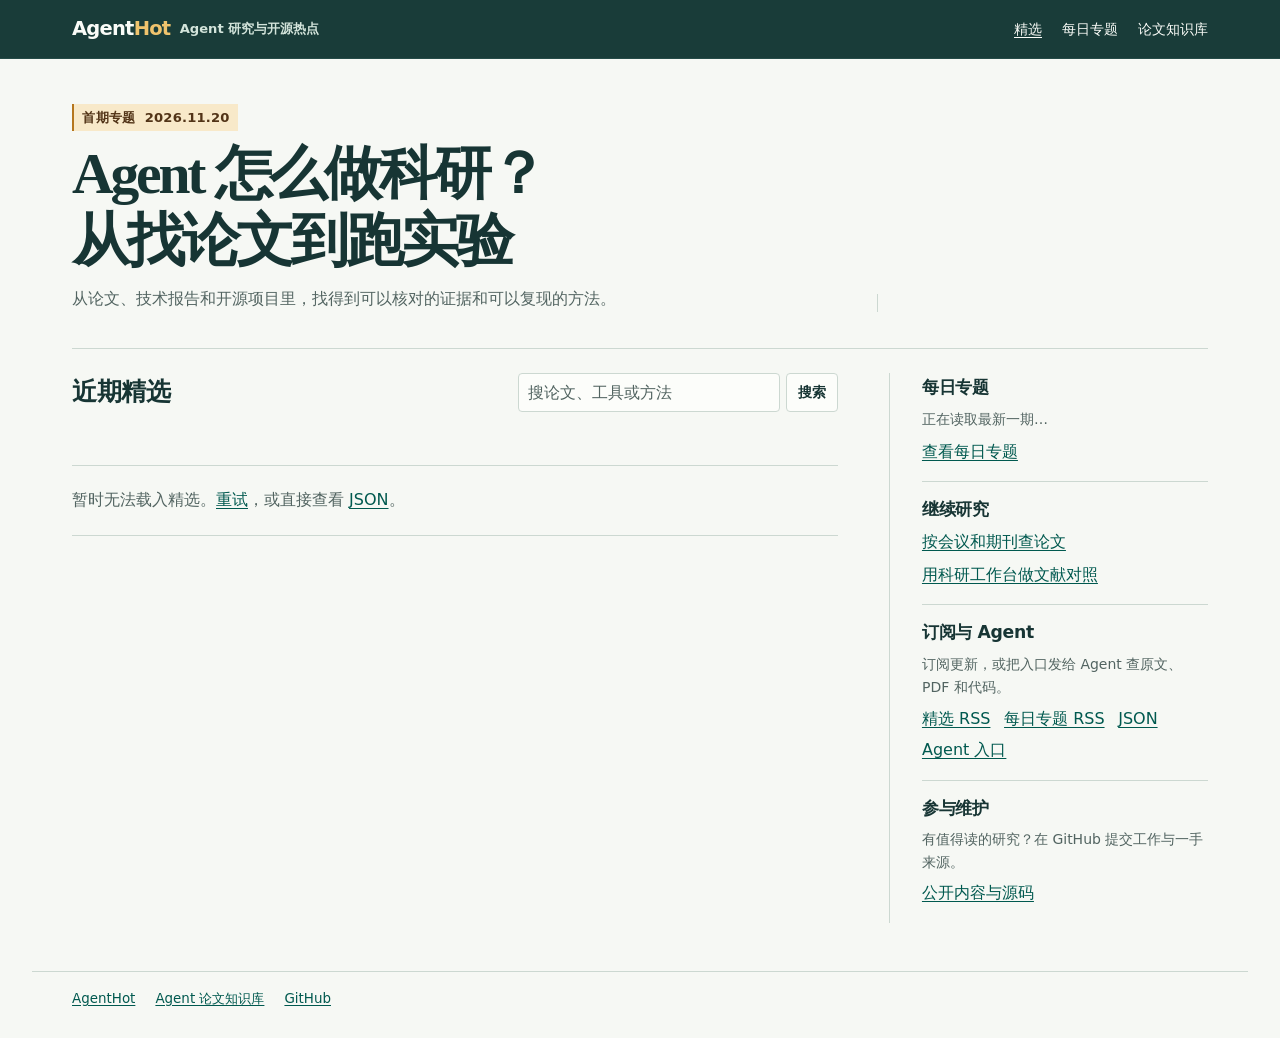
==== agent-hot/index.html @ cf3b929d "Launch AgentHot and daily research editions" ====
<!doctype html>
<html lang="zh-CN">
<head>
  <meta charset="utf-8">
  <meta name="viewport" content="width=device-width, initial-scale=1">
  <meta name="theme-color" content="#173e37">
  <meta name="description" content="Agent 研究与开源热点。读论文和技术报告，找到公开代码与可复现的实验入口。">
  <link rel="canonical" href="https://harzva.online/agent-hot/">
  <link rel="alternate" type="application/rss+xml" title="AgentHot" href="./rss.xml">
  <link rel="alternate" type="application/json" href="./feed.json">
  <link rel="stylesheet" href="./styles.css">
  <link rel="icon" href="data:,">
  <title>AgentHot · Agent 研究与开源热点</title>
  <script type="module" src="./app.js"></script>
</head>
<body>
  <a class="skip" href="#main">跳到正文</a>
  <header class="masthead">
    <div class="mast-inner">
      <a class="brand" href="./" aria-label="AgentHot 首页">
        <span class="wordmark">Agent<span>Hot</span></span>
        <span class="brand-subtitle">Agent 研究与开源热点</span>
      </a>
      <nav class="site-links" aria-label="站点入口">
        <a href="./" data-home aria-current="page">精选</a>
        <a href="?view=daily" data-route>每日专题</a>
        <a href="/agent-papers/">论文知识库</a>
      </nav>
    </div>
  </header>

  <main id="main" class="shell" tabindex="-1">
    <header id="topic" class="intro">
      <div class="edition-label"><span>首期专题</span><time id="edition-date" datetime="2026-11-20">2026.11.20</time></div>
      <h1 id="edition-title">Agent 怎么做科研？从找论文到跑实验</h1>
      <p id="edition-description">从论文、技术报告和开源项目里，找得到可以核对的证据和可以复现的方法。</p>
      <nav id="edition-steps" class="edition-steps" aria-label="按科研环节浏览"></nav>
    </header>

    <div class="layout">
      <section class="feed" aria-label="精选和文章">
        <div id="browse">
          <div class="feed-head">
            <h2>近期精选</h2>
            <form id="search-form" role="search">
              <label class="sr-only" for="query">搜索热点</label>
              <input id="query" name="q" type="search" maxlength="160" placeholder="搜论文、工具或方法">
              <button class="action" type="submit">搜索</button>
            </form>
          </div>
          <nav id="filters" class="filters" aria-label="按来源类型筛选"></nav>
          <div class="toolbar"><p id="result-count" class="result-count" role="status"></p><div id="feed-actions"></div></div>
          <div id="feed-list" aria-busy="true"><p class="empty">正在载入精选…</p></div>
        </div>
        <article id="entry" class="entry" aria-labelledby="entry-title" hidden></article>
      </section>

      <aside class="sidebar" aria-label="查看与订阅">
        <section class="panel" id="daily-panel">
          <h2>每日专题</h2>
          <div id="daily-teaser"><p>正在读取最新一期…</p></div>
          <a href="?view=daily" data-route>查看每日专题</a>
        </section>
        <section class="panel">
          <h2>继续研究</h2>
          <a href="/agent-papers/">按会议和期刊查论文</a>
          <a href="/agent-papers/?view=research">用科研工作台做文献对照</a>
        </section>
        <section class="panel">
          <h2>订阅与 Agent</h2>
          <p>订阅更新，或把入口发给 Agent 查原文、PDF 和代码。</p>
          <div class="panel-links"><a href="./rss.xml">精选 RSS</a><a href="./daily/rss.xml">每日专题 RSS</a><a href="./feed.json">JSON</a><a href="./llms.txt">Agent 入口</a></div>
        </section>
        <section class="panel">
          <h2>参与维护</h2>
          <p>有值得读的研究？在 GitHub 提交工作与一手来源。</p>
          <a href="https://github.com/Harzva/AgenticResearchLab/tree/main/agent-hot">公开内容与源码</a>
        </section>
      </aside>
    </div>
    <noscript><p>可以直接读取 <a href="./feed.json">JSON 精选</a>、<a href="./rss.xml">RSS</a> 或 <a href="./llms.txt">Agent 使用说明</a>。</p></noscript>
  </main>

  <footer class="shell site-footer">
    <a href="./">AgentHot</a>
    <a href="/agent-papers/">Agent 论文知识库</a>
    <a href="https://github.com/Harzva/AgenticResearchLab">GitHub</a>
  </footer>
  <p id="notice" role="status" hidden></p>
</body>
</html>
---- agent-hot/styles.css ----
:root {
  color-scheme: light;
  --paper: #f6f8f4;
  --sheet: #fcfdfa;
  --ink: #173534;
  --soft: #526461;
  --mast: #193c39;
  --line: #ccd8d1;
  --light-line: #dce4dd;
  --wash: #e7efea;
  --accent: #efc36d;
  --accent-ink: #523417;
  --link: #00594f;
  --focus: #007268;
  --measure: 76rem;
  --inset: clamp(1rem, 4vw, 2.5rem);
  --body-font: "Source Sans 3", "PingFang SC", "Microsoft YaHei", system-ui, sans-serif;
  --editorial-font: "Noto Serif SC", "Songti SC", "STSong", "SimSun", serif;
}

*, *::before, *::after { box-sizing: border-box; }

body {
  min-block-size: 100dvb;
  margin: 0;
  background: var(--paper);
  color: var(--ink);
  font: 1rem / 1.65 var(--body-font);
}

h1, h2, h3, h4, p, ul, ol, dl { margin-block: 0; }
button, select, input { font: inherit; }
a { color: var(--link); text-underline-offset: .18em; }
a:hover { text-decoration-thickness: .12em; }
img { display: block; max-inline-size: 100%; block-size: auto; }

:focus-visible {
  outline: .13rem solid var(--focus);
  outline-offset: .18rem;
}

[hidden] { display: none !important; }

.sr-only {
  position: absolute;
  inline-size: 1px;
  block-size: 1px;
  padding: 0;
  margin: -1px;
  clip-path: inset(50%);
  overflow: hidden;
  white-space: nowrap;
  border: 0;
}

.skip {
  position: absolute;
  inset-block-start: .45rem;
  inset-inline-start: var(--inset);
  z-index: 4;
  transform: translateY(-150%);
  padding: .5rem .75rem;
  background: var(--sheet);
  color: var(--ink);
  font-weight: 700;
}
.skip:focus { transform: none; }

.masthead {
  background: var(--mast);
  color: #fafcf8;
  border-block-end: 1px solid #254b48;
}

.mast-inner, .shell {
  inline-size: min(100%, var(--measure));
  margin-inline: auto;
  padding-inline: var(--inset);
}

.mast-inner {
  min-block-size: 3.65rem;
  display: flex;
  align-items: center;
  justify-content: space-between;
  gap: .8rem 1.35rem;
}

.masthead a { color: inherit; }
.masthead :focus-visible { outline-color: var(--accent); }

.brand {
  display: inline-flex;
  align-items: center;
  gap: .58rem;
  min-inline-size: 0;
  text-decoration: none;
  font-weight: 730;
}
.wordmark { font-size: 1.22rem; letter-spacing: -.04em; white-space: nowrap; }
.wordmark > span { color: var(--accent); }
.brand-subtitle { font-size: .82rem; color: #d3e4db; white-space: nowrap; }

.site-links {
  display: flex;
  align-items: center;
  justify-content: flex-end;
  flex-wrap: wrap;
  gap: .25rem clamp(.65rem, 2vw, 1.25rem);
  font-size: .875rem;
}
.site-links a { min-block-size: 2.5rem; display: inline-flex; align-items: center; text-decoration: none; }
.site-links a:is(:hover, [aria-current="page"]) { text-decoration: underline; }

.shell { padding-block-end: 3rem; }

.intro {
  display: grid;
  grid-template-columns: minmax(0, 2.25fr) minmax(0, 1fr);
  align-items: end;
  gap: .55rem clamp(1.5rem, 5vw, 3.75rem);
  padding-block: clamp(1.55rem, 3.5vw, 3.15rem) clamp(1.25rem, 3vw, 2.25rem);
  border-block-end: 1px solid var(--line);
}
.intro > :not(.edition-steps) { grid-column: 1; min-inline-size: 0; }
.intro h1 {
  font-family: var(--editorial-font);
  font-size: clamp(2rem, 1.32rem + 3vw, 3.6rem);
  font-weight: 800;
  line-height: 1.17;
  letter-spacing: -.055em;
  overflow-wrap: anywhere;
}
.intro h1 + p { margin-block-start: .15rem; }
.intro p { max-inline-size: 65ch; color: var(--soft); }

.edition-label {
  display: inline-block;
  justify-self: start;
  padding: .16rem .52rem;
  color: var(--accent-ink);
  background: #f8e9c9;
  border-inline-start: .16rem solid #b5761d;
  font-size: .82rem;
  font-weight: 730;
  letter-spacing: .015em;
}
.edition-label time { margin-inline-start: .6rem; font-variant-numeric: tabular-nums; }

.edition-steps {
  align-self: end;
  min-inline-size: 0;
  grid-column: 2;
  grid-row: 1 / span 3;
  padding: .75rem 0 .35rem 1rem;
  border-inline-start: 1px solid var(--line);
  color: var(--soft);
  font-size: .875rem;
  overflow-wrap: anywhere;
}
.edition-steps :is(h2, h3) { margin-block-end: .35rem; color: var(--ink); font-size: 1rem; }
.edition-steps :is(ol, ul) { padding-inline-start: 1.15rem; }
.edition-steps li + li { margin-block-start: .28rem; }
.edition-steps > :is(a, button) { margin: .15rem .45rem .15rem 0; }

.layout {
  display: grid;
  grid-template-columns: minmax(0, 2.4fr) minmax(14rem, 1fr);
  align-items: start;
  gap: clamp(1.25rem, 4vw, 3.4rem);
  padding-block-start: 1.5rem;
}
.layout > *, .feed, .sidebar, .panel { min-inline-size: 0; }
.feed-head h2, .panel > :is(h2, h3) { letter-spacing: -.02em; line-height: 1.3; }
.feed-head h2 { font-size: clamp(1.24rem, 1.08rem + .7vw, 1.56rem); }
.feed-head {
  display: flex;
  flex-wrap: wrap;
  align-items: center;
  justify-content: space-between;
  gap: .55rem 1rem;
}
.feed-head form { display: flex; flex: 0 1 20rem; gap: .4rem; min-inline-size: 0; }
.feed-head input {
  flex: 1 1 8rem;
  min-inline-size: 0;
  min-block-size: 2.3rem;
  padding: .34rem .6rem;
  border: 1px solid var(--line);
  border-radius: .25rem;
  color: var(--ink);
  background: var(--sheet);
}
.feed-head input::placeholder { color: var(--soft); }

.sidebar {
  border-inline-start: 1px solid var(--line);
  padding-inline-start: clamp(1rem, 3vw, 2rem);
}

.panel { padding-block: 1rem; border-block-start: 1px solid var(--line); }
.panel:first-child { padding-block-start: .2rem; border-block-start: 0; }
.panel > :is(h2, h3) { margin-block-end: .55rem; font-size: 1.08rem; }
.panel p { color: var(--soft); font-size: .875rem; }
.panel > a { display: block; margin-block-start: .4rem; overflow-wrap: anywhere; }
.panel-links { display: flex; flex-wrap: wrap; gap: .3rem .85rem; margin-block-start: .45rem; }
.panel ul, .panel ol { padding-inline-start: 1.25rem; }
.panel li + li { margin-block-start: .38rem; }

.filters, .toolbar, .row-meta, .source-badges {
  display: flex;
  align-items: center;
  flex-wrap: wrap;
  gap: .4rem .6rem;
}
.filters { margin-block: .85rem .65rem; }
.toolbar { justify-content: space-between; margin-block: .8rem; }

.filter, .action {
  display: inline-flex;
  justify-content: center;
  align-items: center;
  gap: .3rem;
  min-block-size: 2.3rem;
  max-inline-size: 100%;
  padding: .32rem .68rem;
  border: 1px solid var(--line);
  border-radius: .25rem;
  background: var(--sheet);
  color: var(--ink);
  font-weight: 660;
  font-size: .875rem;
  text-decoration: none;
  text-align: center;
  cursor: pointer;
}
.filter:hover, .action:hover { border-color: #7f9b93; background: var(--wash); }
.filter:is([aria-pressed="true"], [aria-selected="true"], [aria-current="true"], [data-active="true"], .active, .is-active) {
  border-color: var(--mast);
  background: var(--mast);
  color: #fafcf8;
}
.action:is(.primary, [data-primary="true"]) { border-color: #ba8b36; background: var(--accent); color: var(--accent-ink); }
.action:is(.primary, [data-primary="true"]):hover { background: #f5d38e; }
.filter:disabled, .action:disabled { opacity: .52; cursor: default; }

.result-count, .muted { color: var(--soft); font-size: .875rem; }
.result-count { margin-block: .58rem .25rem; font-variant-numeric: tabular-nums; }

.feed-row {
  min-inline-size: 0;
  padding-block: 1rem 1.15rem;
  border-block-start: 1px solid var(--line);
}
.feed-row:last-child { border-block-end: 1px solid var(--line); }
.feed-row:focus-within { background: var(--sheet); }

.row-head {
  display: flex;
  align-items: baseline;
  justify-content: space-between;
  flex-wrap: wrap;
  gap: .22rem .8rem;
  min-inline-size: 0;
}
.row-head > * { min-inline-size: 0; }
.row-head :is(h2, h3, h4), :is(h2, h3, h4).row-head {
  font-size: clamp(1.12rem, 1.02rem + .38vw, 1.34rem);
  font-weight: 750;
  line-height: 1.35;
  letter-spacing: -.018em;
  overflow-wrap: anywhere;
}
.row-head a { color: var(--ink); text-decoration: none; }
.row-head a:hover { color: var(--link); text-decoration: underline; }

.row-meta {
  margin-block: .45rem;
  gap: .25rem .6rem;
  color: var(--soft);
  font-size: .82rem;
  font-variant-numeric: tabular-nums;
}
.row-meta time { white-space: nowrap; }
.source-badges { gap: .25rem; }

.badge {
  display: inline-flex;
  align-items: center;
  padding: .03rem .36rem;
  border: 1px solid #c0d1c6;
  border-radius: .18rem;
  color: #31584e;
  background: var(--wash);
  font-size: .765rem;
  line-height: 1.45;
  text-decoration: none;
}
.badge:is(.featured, .highlight) { color: var(--accent-ink); background: #faeccf; border-color: #d7ba79; }

.summary {
  margin-block-start: .48rem;
  max-inline-size: 70ch;
  color: var(--soft);
  overflow-wrap: anywhere;
}

.entry { min-inline-size: 0; max-inline-size: 69ch; }
.entry h1 { font-family: var(--editorial-font); font-size: clamp(1.85rem, 1.35rem + 2.1vw, 3rem); line-height: 1.25; }
.entry :is(h1, h2, h3) { overflow-wrap: anywhere; }
.entry-block {
  padding-block: 1rem;
  border-block-start: 1px solid var(--line);
  overflow-wrap: anywhere;
}
.entry-block > :is(h2, h3) { margin-block-end: .48rem; font-size: 1.08rem; }
.entry-block p + p { margin-block-start: .7rem; }
.entry-block pre {
  overflow: auto;
  padding: .75rem;
  background: var(--wash);
  border-inline-start: 1px solid var(--line);
}

.source-list { list-style: none; padding: 0; margin-block: .5rem; }
.panel .source-list { padding-inline-start: 0; }
.source-list > li { padding-block: .3rem; border-block-end: 1px solid var(--light-line); overflow-wrap: anywhere; }
.source-list > li:last-child { border-block-end: 0; }
.source-link { color: var(--link); font-weight: 650; overflow-wrap: anywhere; }

.empty {
  padding-block: 1.35rem;
  border-block: 1px solid var(--line);
  color: var(--soft);
}

.site-footer {
  display: flex;
  flex-wrap: wrap;
  gap: .5rem 1.25rem;
  padding-block: 1rem 1.75rem;
  border-block-start: 1px solid var(--line);
  color: var(--soft);
  font-size: .84rem;
}

#notice:not(:empty) {
  position: fixed;
  inset-inline-end: var(--inset);
  inset-block-end: 1rem;
  z-index: 3;
  max-inline-size: calc(100% - 2 * var(--inset));
  padding: .6rem .83rem;
  border: 1px solid #355754;
  border-radius: .25rem;
  background: var(--mast);
  color: #fafcf8;
  font-size: .875rem;
}

@media (max-width: 50rem) {
  .layout { grid-template-columns: minmax(0, 1fr); }
  .sidebar { border-inline-start: 0; padding-inline-start: 0; }
  .panel:first-child { border-block-start: 1px solid var(--line); padding-block-start: 1rem; }
}

@media (max-width: 37rem) {
  .mast-inner { min-block-size: 3.25rem; }
  .wordmark { font-size: 1.08rem; }
  .brand-subtitle { display: none; }
  .site-links { font-size: .8rem; }
  .intro { grid-template-columns: minmax(0, 1fr); }
  .edition-steps { grid-column: 1; grid-row: auto; padding-block: .38rem; }
  .layout { gap: 1.5rem; padding-block-start: 1.1rem; }
  .feed-row { padding-block: .88rem; }
}

@media (pointer: coarse) {
  .filter, .action, .site-links a, .feed-head input { min-block-size: 2.75rem; }
}
#daily-teaser time {
  display: inline-block;
  color: #53706b;
  font-size: .8125rem;
  font-variant-numeric: tabular-nums;
  margin-block-end: .3rem;
}

#daily-teaser p { margin-block: 0 .5rem; }
#daily-teaser p:first-of-type > a { font-weight: 660; }
.daily-paper + .daily-paper { border-block-start: 1px solid #d6e1dd; padding-block-start: .8rem; }
.daily-paper { margin-block: .85rem; }
.daily-paper h4 { font-size: 1rem; margin: 0 0 .33rem; color: #173534; }
.daily-paper time { font-size: .8125rem; }
.daily-paper p { margin-block: .36rem; }
.daily-archive { list-style: none; margin: .7rem 0 0; padding: 0; }
.daily-archive li {
  display: grid;
  grid-template-columns: 6.6em minmax(0, 1fr) auto;
  gap: .6rem;
  align-items: baseline;
  padding-block: .55rem;
  border-block-start: 1px solid #d6e1dd;
}
.daily-archive time, .daily-archive span, .repo-status { font-size: .8125rem; }
.daily-archive a[aria-current="page"] { font-weight: 700; }
.repo-status { margin-block: .5rem 0; color: #45635e; overflow-wrap: anywhere; }
#feed-actions { display: flex; flex-wrap: wrap; align-items: center; gap: .7rem; }
.intro h1 { text-wrap: balance; }
.filter[aria-current="page"] {
  background: #173e37;
  border-color: #173e37;
  color: #fff;
}
.edition-steps a[aria-current="page"] { font-weight: 700; }
.feed-row.featured { border-inline-start: .22rem solid #c58320; }
@media (max-width: 540px) {
  .daily-archive li { grid-template-columns: auto minmax(0, 1fr); }
  .daily-archive li span { grid-column: 2; }
}
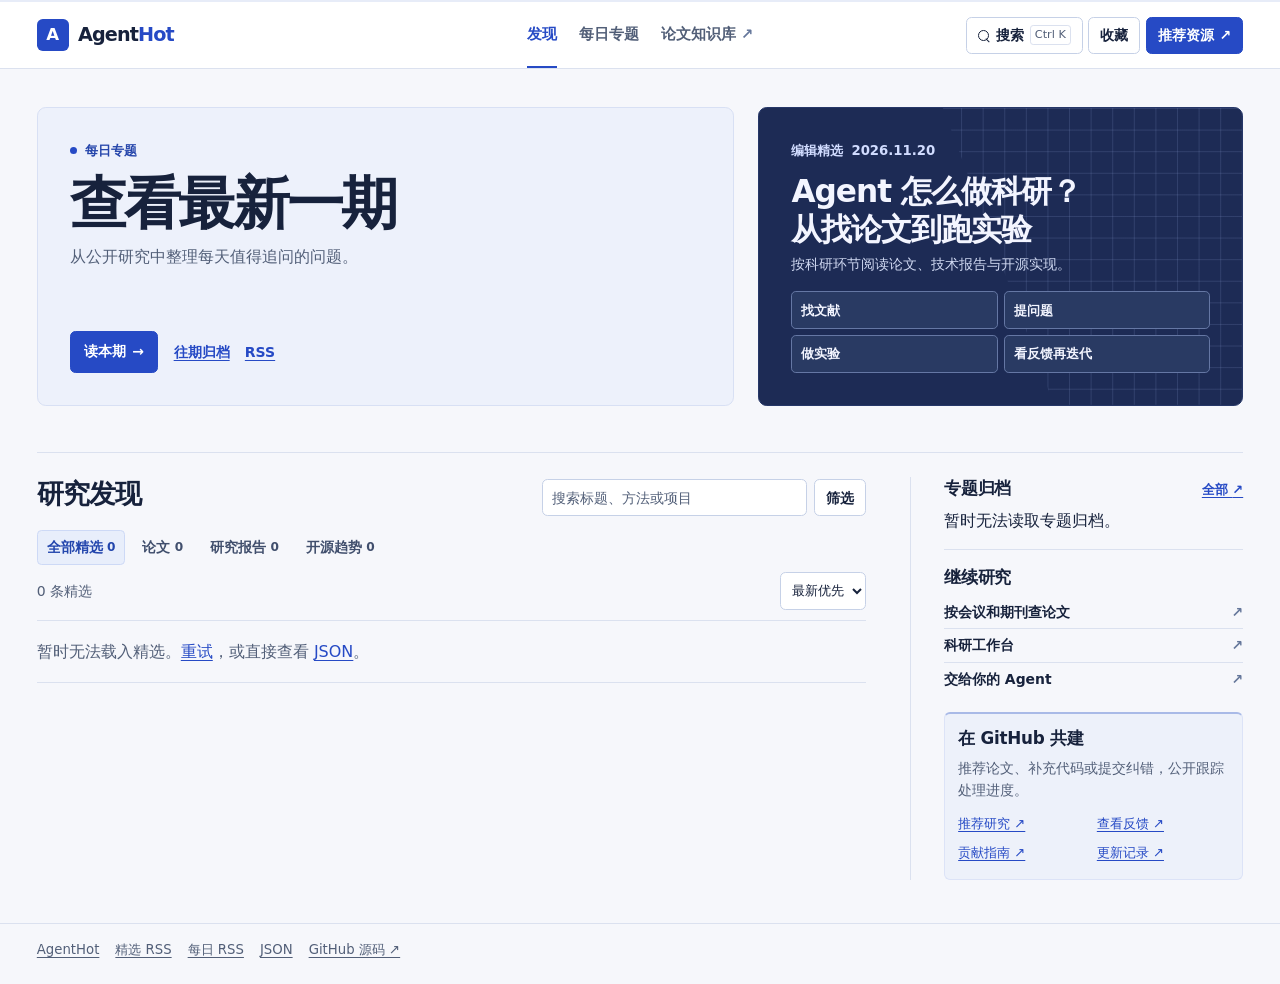
==== commit 039bb1e4: "Upgrade AgentHot discovery and GitHub collaboration" ====
--- a/agent-hot/index.html
+++ b/agent-hot/index.html
@@ -3,89 +3,126 @@
 <head>
   <meta charset="utf-8">
   <meta name="viewport" content="width=device-width, initial-scale=1">
-  <meta name="theme-color" content="#173e37">
-  <meta name="description" content="Agent 研究与开源热点。读论文和技术报告，找到公开代码与可复现的实验入口。">
+  <meta name="theme-color" content="#f6f7fb">
+  <meta name="description" content="Agent 论文、研究报告和开源项目。每天一个研究问题，找到可核对的证据和可复现的方法。">
   <link rel="canonical" href="https://harzva.online/agent-hot/">
-  <link rel="alternate" type="application/rss+xml" title="AgentHot" href="./rss.xml">
+  <link rel="alternate" type="application/rss+xml" title="AgentHot 精选" href="./rss.xml">
+  <link rel="alternate" type="application/rss+xml" title="AgentHot 每日专题" href="./daily/rss.xml">
   <link rel="alternate" type="application/json" href="./feed.json">
-  <link rel="stylesheet" href="./styles.css">
+  <link rel="stylesheet" href="./styles.css?v=2">
   <link rel="icon" href="data:,">
   <title>AgentHot · Agent 研究与开源热点</title>
-  <script type="module" src="./app.js"></script>
+  <script type="module" src="./app.js?v=2"></script>
 </head>
 <body>
   <a class="skip" href="#main">跳到正文</a>
   <header class="masthead">
     <div class="mast-inner">
-      <a class="brand" href="./" aria-label="AgentHot 首页">
+      <a class="brand" href="./" data-route aria-label="AgentHot 首页">
+        <span class="brand-mark" aria-hidden="true">A</span>
         <span class="wordmark">Agent<span>Hot</span></span>
-        <span class="brand-subtitle">Agent 研究与开源热点</span>
       </a>
       <nav class="site-links" aria-label="站点入口">
-        <a href="./" data-home aria-current="page">精选</a>
+        <a href="./" data-home data-route aria-current="page">发现</a>
         <a href="?view=daily" data-route>每日专题</a>
-        <a href="/agent-papers/">论文知识库</a>
+        <a href="/agent-papers/">论文知识库 <span aria-hidden="true">↗</span></a>
       </nav>
+      <div class="mast-actions">
+        <button id="open-search" class="button mast-search" type="button" aria-keyshortcuts="Control+K Meta+K" aria-haspopup="dialog" disabled>
+          <span class="search-icon" aria-hidden="true"></span><span>搜索</span><kbd id="search-key">⌘ K</kbd>
+        </button>
+        <a class="button mast-saved" href="?view=saved" data-route>收藏<span id="saved-count" hidden></span></a>
+        <a class="button primary mast-submit" href="https://github.com/Harzva/AgenticResearchLab/issues/new?template=agenthot-submit.yml">推荐资源 <span aria-hidden="true">↗</span></a>
+      </div>
     </div>
   </header>
 
   <main id="main" class="shell" tabindex="-1">
-    <header id="topic" class="intro">
-      <div class="edition-label"><span>首期专题</span><time id="edition-date" datetime="2026-11-20">2026.11.20</time></div>
-      <h1 id="edition-title">Agent 怎么做科研？从找论文到跑实验</h1>
-      <p id="edition-description">从论文、技术报告和开源项目里，找得到可以核对的证据和可以复现的方法。</p>
-      <nav id="edition-steps" class="edition-steps" aria-label="按科研环节浏览"></nav>
-    </header>
+    <div id="home-hero" class="hero">
+      <section class="today" aria-labelledby="today-title">
+        <div class="hero-kicker"><span class="signal" aria-hidden="true"></span>每日专题 <span id="today-date"></span></div>
+        <h1 id="today-title"><a href="?view=daily" data-route>查看最新一期</a></h1>
+        <p id="today-summary">从公开研究中整理每天值得追问的问题。</p>
+        <p id="today-question" hidden></p>
+        <div class="hero-actions">
+          <a id="today-link" class="button primary" href="?view=daily" data-route>读本期 <span aria-hidden="true">→</span></a>
+          <a class="text-action" href="?view=archive" data-route>往期归档</a>
+          <a class="text-action" href="./daily/rss.xml">RSS</a>
+        </div>
+      </section>
+      <section id="topic" class="intro" aria-labelledby="edition-title">
+        <div class="hero-kicker">编辑精选 <time id="edition-date" datetime="2026-11-20">2026.11.20</time></div>
+        <h2 id="edition-title">Agent 怎么做科研？从找论文到跑实验</h2>
+        <p id="edition-description">按科研环节阅读论文、技术报告与开源实现。</p>
+        <nav id="edition-steps" class="edition-steps" aria-label="按科研环节浏览"></nav>
+      </section>
+    </div>
 
     <div class="layout">
-      <section class="feed" aria-label="精选和文章">
-        <div id="browse">
+      <div class="feed">
+        <section id="browse" aria-labelledby="browse-title">
           <div class="feed-head">
-            <h2>近期精选</h2>
+            <h2 id="browse-title" tabindex="-1">研究发现</h2>
             <form id="search-form" role="search">
-              <label class="sr-only" for="query">搜索热点</label>
-              <input id="query" name="q" type="search" maxlength="160" placeholder="搜论文、工具或方法">
-              <button class="action" type="submit">搜索</button>
+              <label class="sr-only" for="query">搜索精选</label>
+              <input id="query" name="q" type="search" maxlength="160" placeholder="搜索标题、方法或项目">
+              <button class="button" type="submit">筛选</button>
             </form>
           </div>
           <nav id="filters" class="filters" aria-label="按来源类型筛选"></nav>
           <div class="toolbar"><p id="result-count" class="result-count" role="status"></p><div id="feed-actions"></div></div>
           <div id="feed-list" aria-busy="true"><p class="empty">正在载入精选…</p></div>
-        </div>
+        </section>
         <article id="entry" class="entry" aria-labelledby="entry-title" hidden></article>
-      </section>
+      </div>
 
-      <aside class="sidebar" aria-label="查看与订阅">
-        <section class="panel" id="daily-panel">
-          <h2>每日专题</h2>
-          <div id="daily-teaser"><p>正在读取最新一期…</p></div>
-          <a href="?view=daily" data-route>查看每日专题</a>
+      <aside class="sidebar" aria-label="专题及资源入口">
+        <section class="panel" aria-labelledby="archive-panel-title">
+          <div class="panel-head"><h2 id="archive-panel-title">专题归档</h2><a href="?view=archive" data-route>全部 <span aria-hidden="true">↗</span></a></div>
+          <div id="daily-teaser"><p class="muted">正在读取最新一期…</p></div>
         </section>
-        <section class="panel">
-          <h2>继续研究</h2>
-          <a href="/agent-papers/">按会议和期刊查论文</a>
-          <a href="/agent-papers/?view=research">用科研工作台做文献对照</a>
+        <section class="panel" aria-labelledby="research-panel-title">
+          <h2 id="research-panel-title">继续研究</h2>
+          <a class="panel-destination" href="/agent-papers/">按会议和期刊查论文 <span aria-hidden="true">↗</span></a>
+          <a class="panel-destination" href="/agent-papers/?view=research">科研工作台 <span aria-hidden="true">↗</span></a>
+          <a class="panel-destination" href="./llms.txt">交给你的 Agent <span aria-hidden="true">↗</span></a>
         </section>
-        <section class="panel">
-          <h2>订阅与 Agent</h2>
-          <p>订阅更新，或把入口发给 Agent 查原文、PDF 和代码。</p>
-          <div class="panel-links"><a href="./rss.xml">精选 RSS</a><a href="./daily/rss.xml">每日专题 RSS</a><a href="./feed.json">JSON</a><a href="./llms.txt">Agent 入口</a></div>
-        </section>
-        <section class="panel">
-          <h2>参与维护</h2>
-          <p>有值得读的研究？在 GitHub 提交工作与一手来源。</p>
-          <a href="https://github.com/Harzva/AgenticResearchLab/tree/main/agent-hot">公开内容与源码</a>
+        <section class="panel contribute" aria-labelledby="contribute-panel-title">
+          <h2 id="contribute-panel-title">在 GitHub 共建</h2>
+          <p>推荐论文、补充代码或提交纠错，公开跟踪处理进度。</p>
+          <div class="panel-links">
+            <a href="https://github.com/Harzva/AgenticResearchLab/issues/new?template=agenthot-submit.yml">推荐研究 ↗</a>
+            <a href="https://github.com/Harzva/AgenticResearchLab/issues">查看反馈 ↗</a>
+            <a href="https://github.com/Harzva/AgenticResearchLab/blob/main/agent-hot/CONTRIBUTING.md">贡献指南 ↗</a>
+            <a href="https://github.com/Harzva/AgenticResearchLab/commits/main/agent-hot/">更新记录 ↗</a>
+          </div>
         </section>
       </aside>
     </div>
-    <noscript><p>可以直接读取 <a href="./feed.json">JSON 精选</a>、<a href="./rss.xml">RSS</a> 或 <a href="./llms.txt">Agent 使用说明</a>。</p></noscript>
+    <noscript><p>可以直接读取 <a href="./feed.json">JSON 精选</a>、<a href="./daily/rss.xml">每日专题 RSS</a> 或 <a href="./llms.txt">Agent 使用说明</a>。</p></noscript>
   </main>
 
   <footer class="shell site-footer">
     <a href="./">AgentHot</a>
-    <a href="/agent-papers/">Agent 论文知识库</a>
-    <a href="https://github.com/Harzva/AgenticResearchLab">GitHub</a>
+    <a href="./rss.xml">精选 RSS</a>
+    <a href="./daily/rss.xml">每日 RSS</a>
+    <a href="./feed.json">JSON</a>
+    <a href="https://github.com/Harzva/AgenticResearchLab/tree/main/agent-hot">GitHub 源码 ↗</a>
   </footer>
-  <p id="notice" role="status" hidden></p>
+
+  <dialog id="search-dialog" aria-labelledby="search-title" closedby="any">
+    <form class="dialog-head" method="dialog">
+      <h2 id="search-title">搜索 AgentHot</h2>
+      <button class="button" type="submit" aria-label="关闭搜索">关闭</button>
+    </form>
+    <form id="quick-form" role="search">
+      <label class="sr-only" for="quick-query">搜索精选与每日专题</label>
+      <input id="quick-query" type="search" maxlength="160" placeholder="搜索精选与每日专题" autofocus>
+      <button class="button primary" type="submit">搜索</button>
+    </form>
+    <p id="quick-status" class="muted" role="status"></p>
+    <ul id="quick-results" class="quick-results"></ul>
+  </dialog>
+  <p id="notice" role="status" aria-live="polite"></p>
 </body>
 </html>
--- a/agent-hot/styles.css
+++ b/agent-hot/styles.css
@@ -1,21 +1,18 @@
 :root {
   color-scheme: light;
-  --paper: #f6f8f4;
-  --sheet: #fcfdfa;
-  --ink: #173534;
-  --soft: #526461;
-  --mast: #193c39;
-  --line: #ccd8d1;
-  --light-line: #dce4dd;
-  --wash: #e7efea;
-  --accent: #efc36d;
-  --accent-ink: #523417;
-  --link: #00594f;
-  --focus: #007268;
-  --measure: 76rem;
-  --inset: clamp(1rem, 4vw, 2.5rem);
-  --body-font: "Source Sans 3", "PingFang SC", "Microsoft YaHei", system-ui, sans-serif;
-  --editorial-font: "Noto Serif SC", "Songti SC", "STSong", "SimSun", serif;
+  --paper: #f6f7fb;
+  --sheet: #fff;
+  --ink: #17223c;
+  --muted: #525f78;
+  --line: #dbe1ef;
+  --line-strong: #c6d1e7;
+  --blue: #264ac5;
+  --blue-hover: #203fa9;
+  --blue-soft: #e8eefb;
+  --indigo: #1d2b55;
+  --measure: 80rem;
+  --inset: clamp(.9rem, 3.8vw, 2.3rem);
+  --font: "Source Sans 3", "PingFang SC", "Microsoft YaHei", system-ui, sans-serif;
 }
 
 *, *::before, *::after { box-sizing: border-box; }
@@ -25,21 +22,17 @@
   margin: 0;
   background: var(--paper);
   color: var(--ink);
-  font: 1rem / 1.65 var(--body-font);
+  font: 1rem / 1.6 var(--font);
 }
 
 h1, h2, h3, h4, p, ul, ol, dl { margin-block: 0; }
-button, select, input { font: inherit; }
-a { color: var(--link); text-underline-offset: .18em; }
+button, input, select, textarea { font: inherit; }
+a { color: var(--blue); text-underline-offset: .2em; }
 a:hover { text-decoration-thickness: .12em; }
 img { display: block; max-inline-size: 100%; block-size: auto; }
-
-:focus-visible {
-  outline: .13rem solid var(--focus);
-  outline-offset: .18rem;
-}
-
 [hidden] { display: none !important; }
+
+:focus-visible { outline: .14rem solid var(--blue); outline-offset: .18rem; }
 
 .sr-only {
   position: absolute;
@@ -55,366 +48,580 @@
 
 .skip {
   position: absolute;
-  inset-block-start: .45rem;
+  inset-block-start: .55rem;
   inset-inline-start: var(--inset);
   z-index: 4;
-  transform: translateY(-150%);
-  padding: .5rem .75rem;
+  transform: translateY(-170%);
+  padding: .55rem .72rem;
   background: var(--sheet);
   color: var(--ink);
-  font-weight: 700;
+  font-weight: 720;
 }
 .skip:focus { transform: none; }
 
-.masthead {
-  background: var(--mast);
-  color: #fafcf8;
-  border-block-end: 1px solid #254b48;
-}
-
-.mast-inner, .shell {
+.shell, .mast-inner {
   inline-size: min(100%, var(--measure));
   margin-inline: auto;
   padding-inline: var(--inset);
 }
 
+.masthead {
+  background: var(--sheet);
+  border-block-start: 2px solid #e7ecf8;
+  border-block-end: 1px solid var(--line);
+}
+
 .mast-inner {
-  min-block-size: 3.65rem;
+  min-block-size: 4.15rem;
+  display: grid;
+  grid-template-areas: "brand nav actions";
+  grid-template-columns: minmax(0, 1fr) auto minmax(0, 1fr);
+  align-items: center;
+  gap: .45rem clamp(.65rem, 2.2vw, 1.6rem);
+}
+
+.brand {
+  grid-area: brand;
+  display: inline-flex;
+  justify-self: start;
+  align-items: center;
+  gap: .57rem;
+  color: var(--ink);
+  text-decoration: none;
+  white-space: nowrap;
+}
+
+.brand-mark {
+  display: inline-grid;
+  place-items: center;
+  inline-size: 2rem;
+  block-size: 2rem;
+  border-radius: .36rem;
+  background: var(--blue);
+  color: #fff;
+  font: 760 1.04rem / 1 var(--font);
+}
+
+.wordmark { font-size: 1.2rem; font-weight: 780; letter-spacing: -.045em; }
+.wordmark > span { color: var(--blue); }
+
+.site-links, .mast-actions, .hero-actions, .filters, .toolbar, #feed-actions,
+.row-meta, .row-actions, .source-badges, .entry-tools, .view-nav {
   display: flex;
   align-items: center;
-  justify-content: space-between;
-  gap: .8rem 1.35rem;
-}
-
-.masthead a { color: inherit; }
-.masthead :focus-visible { outline-color: var(--accent); }
-
-.brand {
+  flex-wrap: wrap;
+}
+
+.site-links {
+  grid-area: nav;
+  align-self: stretch;
+  justify-content: center;
+  gap: .1rem clamp(.7rem, 2vw, 1.4rem);
+  font-size: .92rem;
+}
+
+.site-links a {
   display: inline-flex;
   align-items: center;
-  gap: .58rem;
-  min-inline-size: 0;
+  align-self: stretch;
+  gap: .3rem;
+  min-block-size: 2.55rem;
+  padding-block: .48rem;
+  border-block-end: 2px solid transparent;
+  color: var(--muted);
+  font-weight: 640;
   text-decoration: none;
-  font-weight: 730;
-}
-.wordmark { font-size: 1.22rem; letter-spacing: -.04em; white-space: nowrap; }
-.wordmark > span { color: var(--accent); }
-.brand-subtitle { font-size: .82rem; color: #d3e4db; white-space: nowrap; }
-
-.site-links {
-  display: flex;
-  align-items: center;
-  justify-content: flex-end;
-  flex-wrap: wrap;
-  gap: .25rem clamp(.65rem, 2vw, 1.25rem);
-  font-size: .875rem;
-}
-.site-links a { min-block-size: 2.5rem; display: inline-flex; align-items: center; text-decoration: none; }
-.site-links a:is(:hover, [aria-current="page"]) { text-decoration: underline; }
-
-.shell { padding-block-end: 3rem; }
-
-.intro {
-  display: grid;
-  grid-template-columns: minmax(0, 2.25fr) minmax(0, 1fr);
-  align-items: end;
-  gap: .55rem clamp(1.5rem, 5vw, 3.75rem);
-  padding-block: clamp(1.55rem, 3.5vw, 3.15rem) clamp(1.25rem, 3vw, 2.25rem);
-  border-block-end: 1px solid var(--line);
-}
-.intro > :not(.edition-steps) { grid-column: 1; min-inline-size: 0; }
-.intro h1 {
-  font-family: var(--editorial-font);
-  font-size: clamp(2rem, 1.32rem + 3vw, 3.6rem);
-  font-weight: 800;
-  line-height: 1.17;
-  letter-spacing: -.055em;
-  overflow-wrap: anywhere;
-}
-.intro h1 + p { margin-block-start: .15rem; }
-.intro p { max-inline-size: 65ch; color: var(--soft); }
-
-.edition-label {
-  display: inline-block;
-  justify-self: start;
-  padding: .16rem .52rem;
-  color: var(--accent-ink);
-  background: #f8e9c9;
-  border-inline-start: .16rem solid #b5761d;
-  font-size: .82rem;
-  font-weight: 730;
-  letter-spacing: .015em;
-}
-.edition-label time { margin-inline-start: .6rem; font-variant-numeric: tabular-nums; }
-
-.edition-steps {
-  align-self: end;
-  min-inline-size: 0;
-  grid-column: 2;
-  grid-row: 1 / span 3;
-  padding: .75rem 0 .35rem 1rem;
-  border-inline-start: 1px solid var(--line);
-  color: var(--soft);
-  font-size: .875rem;
-  overflow-wrap: anywhere;
-}
-.edition-steps :is(h2, h3) { margin-block-end: .35rem; color: var(--ink); font-size: 1rem; }
-.edition-steps :is(ol, ul) { padding-inline-start: 1.15rem; }
-.edition-steps li + li { margin-block-start: .28rem; }
-.edition-steps > :is(a, button) { margin: .15rem .45rem .15rem 0; }
-
-.layout {
-  display: grid;
-  grid-template-columns: minmax(0, 2.4fr) minmax(14rem, 1fr);
-  align-items: start;
-  gap: clamp(1.25rem, 4vw, 3.4rem);
-  padding-block-start: 1.5rem;
-}
-.layout > *, .feed, .sidebar, .panel { min-inline-size: 0; }
-.feed-head h2, .panel > :is(h2, h3) { letter-spacing: -.02em; line-height: 1.3; }
-.feed-head h2 { font-size: clamp(1.24rem, 1.08rem + .7vw, 1.56rem); }
-.feed-head {
-  display: flex;
-  flex-wrap: wrap;
-  align-items: center;
-  justify-content: space-between;
-  gap: .55rem 1rem;
-}
-.feed-head form { display: flex; flex: 0 1 20rem; gap: .4rem; min-inline-size: 0; }
-.feed-head input {
-  flex: 1 1 8rem;
-  min-inline-size: 0;
-  min-block-size: 2.3rem;
-  padding: .34rem .6rem;
+}
+
+.site-links a:hover { color: var(--ink); }
+.site-links a[aria-current="page"] { border-block-end-color: var(--blue); color: var(--blue); }
+.site-links span, .panel-destination span { color: #65779b; }
+
+.mast-actions { grid-area: actions; justify-content: flex-end; gap: .36rem; min-inline-size: 0; }
+.mast-saved[aria-current="page"] { border-color: #b8c9f4; background: var(--blue-soft); color: var(--blue); }
+.mast-saved > span { color: var(--blue); font-size: .78rem; font-variant-numeric: tabular-nums; }
+.mast-search kbd {
+  padding: .08rem .24rem;
   border: 1px solid var(--line);
-  border-radius: .25rem;
-  color: var(--ink);
-  background: var(--sheet);
-}
-.feed-head input::placeholder { color: var(--soft); }
-
-.sidebar {
-  border-inline-start: 1px solid var(--line);
-  padding-inline-start: clamp(1rem, 3vw, 2rem);
-}
-
-.panel { padding-block: 1rem; border-block-start: 1px solid var(--line); }
-.panel:first-child { padding-block-start: .2rem; border-block-start: 0; }
-.panel > :is(h2, h3) { margin-block-end: .55rem; font-size: 1.08rem; }
-.panel p { color: var(--soft); font-size: .875rem; }
-.panel > a { display: block; margin-block-start: .4rem; overflow-wrap: anywhere; }
-.panel-links { display: flex; flex-wrap: wrap; gap: .3rem .85rem; margin-block-start: .45rem; }
-.panel ul, .panel ol { padding-inline-start: 1.25rem; }
-.panel li + li { margin-block-start: .38rem; }
-
-.filters, .toolbar, .row-meta, .source-badges {
-  display: flex;
-  align-items: center;
-  flex-wrap: wrap;
-  gap: .4rem .6rem;
-}
-.filters { margin-block: .85rem .65rem; }
-.toolbar { justify-content: space-between; margin-block: .8rem; }
-
-.filter, .action {
+  border-radius: .2rem;
+  color: var(--muted);
+  font: 500 .71rem / 1.4 var(--font);
+}
+
+.search-icon {
+  position: relative;
+  inline-size: .68rem;
+  block-size: .68rem;
+  margin-inline-end: .12rem;
+  border: 1.5px solid currentColor;
+  border-radius: 50%;
+}
+.search-icon::after {
+  position: absolute;
+  inset: auto -.21rem -.11rem auto;
+  inline-size: .34rem;
+  border-block-end: 1.5px solid currentColor;
+  transform: rotate(45deg);
+  content: "";
+}
+
+.button, .action {
   display: inline-flex;
   justify-content: center;
   align-items: center;
-  gap: .3rem;
-  min-block-size: 2.3rem;
+  gap: .36rem;
+  min-block-size: 2.32rem;
   max-inline-size: 100%;
   padding: .32rem .68rem;
-  border: 1px solid var(--line);
-  border-radius: .25rem;
+  border: 1px solid var(--line-strong);
+  border-radius: .34rem;
   background: var(--sheet);
   color: var(--ink);
   font-weight: 660;
   font-size: .875rem;
+  line-height: 1.2;
   text-decoration: none;
   text-align: center;
   cursor: pointer;
 }
-.filter:hover, .action:hover { border-color: #7f9b93; background: var(--wash); }
-.filter:is([aria-pressed="true"], [aria-selected="true"], [aria-current="true"], [data-active="true"], .active, .is-active) {
-  border-color: var(--mast);
-  background: var(--mast);
-  color: #fafcf8;
-}
-.action:is(.primary, [data-primary="true"]) { border-color: #ba8b36; background: var(--accent); color: var(--accent-ink); }
-.action:is(.primary, [data-primary="true"]):hover { background: #f5d38e; }
-.filter:disabled, .action:disabled { opacity: .52; cursor: default; }
-
-.result-count, .muted { color: var(--soft); font-size: .875rem; }
-.result-count { margin-block: .58rem .25rem; font-variant-numeric: tabular-nums; }
-
-.feed-row {
+.button:hover, .action:hover { border-color: #9aabd4; background: var(--blue-soft); }
+.button.primary, .action.primary { border-color: var(--blue); background: var(--blue); color: #fff; }
+.button.primary:hover, .action.primary:hover { border-color: var(--blue-hover); background: var(--blue-hover); }
+.button:disabled, .action:disabled { opacity: .55; cursor: default; }
+
+.text-action { color: var(--blue); font-size: .875rem; font-weight: 650; }
+.muted, .result-count { color: var(--muted); font-size: .875rem; }
+
+.shell { padding-block-end: 2.7rem; }
+
+.hero {
+  display: grid;
+  grid-template-columns: minmax(0, 1.18fr) minmax(0, .82fr);
+  align-items: stretch;
+  gap: clamp(.8rem, 2.2vw, 1.5rem);
+  padding-block: clamp(1rem, 3.4vw, 2.35rem) clamp(1.4rem, 4vw, 2.9rem);
+  border-block-end: 1px solid var(--line);
+}
+
+.today, .intro {
+  position: relative;
   min-inline-size: 0;
-  padding-block: 1rem 1.15rem;
-  border-block-start: 1px solid var(--line);
-}
-.feed-row:last-child { border-block-end: 1px solid var(--line); }
-.feed-row:focus-within { background: var(--sheet); }
-
-.row-head {
   display: flex;
+  flex-direction: column;
+  align-items: flex-start;
+  padding: clamp(1rem, 3vw, 2rem);
+  border-radius: .55rem;
+}
+
+.today {
+  min-block-size: 16.4rem;
+  background: #edf1fb;
+  border: 1px solid #d8e0f4;
+}
+
+.hero-kicker {
+  display: inline-flex;
+  align-items: center;
+  flex-wrap: wrap;
+  gap: .5rem;
+  min-block-size: 1.3rem;
+  font-weight: 725;
+  font-size: .83rem;
+}
+.today .hero-kicker { color: #2646ab; }
+.hero-kicker :is(time, #today-date) { font-weight: 550; font-variant-numeric: tabular-nums; }
+.signal { inline-size: .48rem; block-size: .48rem; border-radius: 50%; background: var(--blue); }
+#today-date:not(:empty) { padding-inline-start: .5rem; border-inline-start: 1px solid #b7c5e6; }
+
+.today h1 {
+  margin-block: .66rem .6rem;
+  font-size: clamp(2rem, 1.12rem + 3.15vw, 3.55rem);
+  font-weight: 770;
+  line-height: 1.11;
+  letter-spacing: -.047em;
+  text-wrap: balance;
+  overflow-wrap: anywhere;
+}
+.today h1 a { color: inherit; text-decoration: none; }
+.today h1 a:hover { text-decoration: underline; text-underline-offset: .12em; }
+.today p { margin-block-end: 1.12rem; max-inline-size: 61ch; color: var(--muted); overflow-wrap: anywhere; }
+.today #today-summary { margin-block-end: .72rem; }
+.today #today-question {
+  max-inline-size: 49ch;
+  margin-block: 0 1.05rem;
+  padding-inline-start: .7rem;
+  border-inline-start: 2px solid #9eafe5;
+  color: #283b69;
+  font-weight: 655;
+}
+.hero-actions { margin-block-start: auto; gap: .58rem .95rem; }
+.hero-actions .button { min-block-size: 2.6rem; padding-inline: .85rem; }
+.hero-actions .text-action { display: inline-flex; align-items: center; min-block-size: 2.35rem; }
+
+.intro {
+  isolation: isolate;
+  overflow: clip;
+  border: 1px solid #263768;
+  background: var(--indigo);
+  color: #f3f5ff;
+}
+.intro::before {
+  position: absolute;
+  z-index: -1;
+  inset: 0;
+  clip-path: polygon(38% 0, 100% 0, 100% 100%, 61% 100%);
+  background-image:
+    linear-gradient(to right, #9aade42a 1px, transparent 1px),
+    linear-gradient(to bottom, #9aade42a 1px, transparent 1px);
+  background-size: 1.35rem 1.35rem;
+  background-position: right top;
+  pointer-events: none;
+  content: "";
+}
+.intro :focus-visible { outline-color: #ccd8ff; }
+.intro .hero-kicker { color: #d1dcff; }
+.intro h2 {
+  margin-block: .65rem .3rem;
+  max-inline-size: 22ch;
+  font-size: clamp(1.37rem, 1.12rem + 1.04vw, 2rem);
+  font-weight: 750;
+  line-height: 1.22;
+  letter-spacing: -.033em;
+  text-wrap: balance;
+  overflow-wrap: anywhere;
+}
+.intro p { margin-block-end: 1rem; max-inline-size: 54ch; color: #d0d9f2; font-size: .89rem; overflow-wrap: anywhere; }
+
+.edition-steps {
+  display: grid;
+  grid-template-columns: repeat(2, minmax(0, 1fr));
+  align-self: stretch;
+  gap: .38rem;
+  margin-block-start: auto;
+}
+.edition-steps a {
+  display: flex;
+  align-items: center;
+  min-block-size: 2.35rem;
+  padding: .35rem .55rem;
+  border: 1px solid #6577a4;
+  border-radius: .3rem;
+  background: #293a63;
+  color: #f3f5ff;
+  font-size: .82rem;
+  font-weight: 650;
+  text-decoration: none;
+  overflow-wrap: anywhere;
+}
+.edition-steps a:hover, .edition-steps a[aria-current="page"] { background: #465ca1; border-color: #9babdf; }
+
+.layout {
+  display: grid;
+  grid-template-columns: minmax(0, 1fr) clamp(19.05rem, 26vw, 20.85rem);
+  align-items: start;
+  gap: clamp(1.35rem, 3.5vw, 3rem);
+  padding-block-start: 1.48rem;
+}
+.layout > *, .panel { min-inline-size: 0; }
+.layout:has(.entry:not([hidden])) { padding-block-start: clamp(1.35rem, 4vw, 2.35rem); }
+
+.feed-head, .panel-head, .archive-toolbar {
+  display: flex;
+  flex-wrap: wrap;
   align-items: baseline;
   justify-content: space-between;
-  flex-wrap: wrap;
-  gap: .22rem .8rem;
+  gap: .5rem .85rem;
+}
+.feed-head h2 { font-size: clamp(1.27rem, 1.06rem + .78vw, 1.75rem); line-height: 1.26; letter-spacing: -.035em; }
+.feed-head form, #quick-form, #archive-search { display: flex; gap: .4rem; min-inline-size: 0; }
+.feed-head form, #archive-search { flex: 0 1 20.25rem; }
+.archive-toolbar { margin-block: .55rem .8rem; }
+.archive-toolbar .filters { margin-block: 0; }
+
+input[type="search"], .sort-control select {
   min-inline-size: 0;
-}
-.row-head > * { min-inline-size: 0; }
-.row-head :is(h2, h3, h4), :is(h2, h3, h4).row-head {
-  font-size: clamp(1.12rem, 1.02rem + .38vw, 1.34rem);
-  font-weight: 750;
-  line-height: 1.35;
-  letter-spacing: -.018em;
-  overflow-wrap: anywhere;
-}
-.row-head a { color: var(--ink); text-decoration: none; }
-.row-head a:hover { color: var(--link); text-decoration: underline; }
-
-.row-meta {
-  margin-block: .45rem;
-  gap: .25rem .6rem;
-  color: var(--soft);
-  font-size: .82rem;
-  font-variant-numeric: tabular-nums;
-}
-.row-meta time { white-space: nowrap; }
-.source-badges { gap: .25rem; }
-
+  min-block-size: 2.32rem;
+  padding: .35rem .6rem;
+  border: 1px solid var(--line-strong);
+  border-radius: .34rem;
+  background: var(--sheet);
+  color: var(--ink);
+  font-size: .875rem;
+}
+input[type="search"] { flex: 1 1 8rem; }
+input::placeholder { color: var(--muted); }
+input[type="search"]:focus-visible { border-color: var(--blue); }
+
+.filters { gap: .36rem .45rem; margin-block: .85rem .45rem; }
+.filter {
+  display: inline-flex;
+  align-items: center;
+  justify-content: center;
+  gap: .28rem;
+  min-block-size: 2.2rem;
+  padding: .28rem .55rem;
+  border: 1px solid transparent;
+  border-radius: .28rem;
+  color: #414f6d;
+  background: transparent;
+  font-weight: 635;
+  font-size: .88rem;
+  line-height: 1.2;
+  text-decoration: none;
+}
+.filter:hover { border-color: var(--line-strong); background: var(--sheet); }
+.filter:is([aria-current="page"], [aria-pressed="true"], .active-state) {
+  border-color: #cdd9f6;
+  color: #2346ad;
+  background: var(--blue-soft);
+}
+.filter-count { font-size: .76rem; font-weight: 550; font-variant-numeric: tabular-nums; }
+
+.toolbar { justify-content: space-between; gap: .48rem .72rem; margin-block: .42rem .68rem; }
+#feed-actions { gap: .38rem .64rem; font-size: .84rem; }
+.sort-control select { max-inline-size: 100%; padding-inline: .45rem .27rem; font-size: .82rem; }
+.result-count { font-variant-numeric: tabular-nums; }
+
+.feed-row {
+  padding-block: .98rem 1.08rem;
+  border-block-start: 1px solid var(--line);
+  min-inline-size: 0;
+}
+.feed-row:last-child { border-block-end: 1px solid var(--line); }
+.feed-row:focus-within { background: #fcfdff; }
+.row-meta { gap: .24rem .6rem; margin-block: 0 .42rem; color: var(--muted); font-size: .79rem; }
+.row-meta time, #daily-teaser time, .archive-row time, .daily-archive time { font-variant-numeric: tabular-nums; }
+
+.source-badges { gap: .22rem; }
 .badge {
   display: inline-flex;
   align-items: center;
-  padding: .03rem .36rem;
-  border: 1px solid #c0d1c6;
-  border-radius: .18rem;
-  color: #31584e;
-  background: var(--wash);
-  font-size: .765rem;
+  padding: .04rem .34rem;
+  border: 1px solid #d3ddf1;
+  border-radius: .2rem;
+  background: #eef2fc;
+  color: #324b8d;
+  font-size: .73rem;
   line-height: 1.45;
+}
+.badge-report { background: #f0eeff; border-color: #ddd7f5; color: #534391; }
+.badge-repo { background: #eef1f7; border-color: #d9e0ef; color: #455371; }
+
+.row-head, .saved-row h3, .archive-row h3 {
+  min-inline-size: 0;
+  font-size: clamp(1.06rem, .95rem + .53vw, 1.37rem);
+  font-weight: 735;
+  line-height: 1.35;
+  letter-spacing: -.02em;
+  overflow-wrap: anywhere;
+}
+.row-head a, .saved-row h3 a, .archive-row h3 a { color: var(--ink); text-decoration: none; }
+.row-head a:hover, .saved-row h3 a:hover, .archive-row h3 a:hover { color: var(--blue); text-decoration: underline; }
+.feed-row.featured .row-head a { color: #203b92; }
+.summary { margin-block-start: .4rem; max-inline-size: 72ch; color: var(--muted); overflow-wrap: anywhere; }
+
+.row-actions { gap: .34rem .74rem; margin-block-start: .53rem; }
+.row-actions .button, .row-actions .text-action {
+  min-block-size: 1.94rem;
+  padding-block: .17rem;
+  font-size: .8rem;
+}
+.row-actions .text-action { display: inline-flex; align-items: center; }
+.saved-toggle[aria-pressed="true"] { border-color: #aebff0; color: #2345af; background: var(--blue-soft); }
+.repo-status { margin-block-start: .38rem; color: var(--muted); font-size: .82rem; overflow-wrap: anywhere; }
+
+.sidebar { border-inline-start: 1px solid var(--line); padding-inline-start: clamp(1.05rem, 2.55vw, 2.05rem); }
+.panel { padding-block: 1rem; border-block-start: 1px solid var(--line); }
+.panel:first-child { padding-block-start: 0; border-block-start: 0; }
+.panel h2 { margin-block-end: .43rem; font-size: 1.05rem; line-height: 1.34; letter-spacing: -.015em; }
+.panel-head h2 { margin: 0; }
+.panel-head a { font-size: .81rem; font-weight: 670; }
+.panel p { color: var(--muted); font-size: .875rem; overflow-wrap: anywhere; }
+.panel ul, .panel ol { padding-inline-start: 1.15rem; }
+
+.panel-destination {
+  display: flex;
+  justify-content: space-between;
+  align-items: center;
+  gap: .52rem;
+  min-block-size: 2.1rem;
+  padding-block: .23rem;
+  border-block-end: 1px solid var(--line);
+  color: var(--ink);
+  font-size: .87rem;
+  font-weight: 640;
   text-decoration: none;
 }
-.badge:is(.featured, .highlight) { color: var(--accent-ink); background: #faeccf; border-color: #d7ba79; }
-
-.summary {
-  margin-block-start: .48rem;
-  max-inline-size: 70ch;
-  color: var(--soft);
+.panel-destination:last-child { border-block-end: 0; }
+.panel-destination:hover { color: var(--blue); text-decoration: underline; }
+
+.contribute {
+  padding: .82rem;
+  border: 1px solid #dce3f7;
+  border-block-start: .17rem solid #a9bae7;
+  border-radius: .38rem;
+  background: #edf1fa;
+}
+.panel-links {
+  display: grid;
+  grid-template-columns: repeat(2, minmax(0, 1fr));
+  gap: .18rem .4rem;
+  margin-block-start: .55rem;
+  font-size: .82rem;
+}
+.panel-links a { display: inline-flex; align-items: center; min-block-size: 1.65rem; overflow-wrap: anywhere; }
+
+#daily-teaser { margin-block-start: .45rem; overflow-wrap: anywhere; }
+#daily-teaser time { color: var(--muted); font-size: .78rem; }
+#daily-teaser p:first-of-type > a { font-weight: 685; }
+#daily-teaser > :is(ul, ol) { list-style: none; padding: 0; }
+#daily-teaser li { border-block-end: 1px solid var(--line); padding-block: .35rem; }
+#daily-teaser li:last-child { border-block-end: 0; }
+
+.empty { padding-block: 1.1rem; border-block: 1px solid var(--line); color: var(--muted); }
+
+.entry { max-inline-size: 79ch; min-inline-size: 0; }
+.entry-back { margin-block-end: .64rem; font-size: .86rem; font-weight: 640; }
+#entry-title {
+  max-inline-size: 32ch;
+  font-size: clamp(1.7rem, 1.26rem + 1.73vw, 2.73rem);
+  font-weight: 760;
+  line-height: 1.19;
+  letter-spacing: -.035em;
   overflow-wrap: anywhere;
 }
-
-.entry { min-inline-size: 0; max-inline-size: 69ch; }
-.entry h1 { font-family: var(--editorial-font); font-size: clamp(1.85rem, 1.35rem + 2.1vw, 3rem); line-height: 1.25; }
-.entry :is(h1, h2, h3) { overflow-wrap: anywhere; }
-.entry-block {
-  padding-block: 1rem;
+.entry header { margin-block-end: .97rem; }
+.entry-block { padding-block: .88rem; border-block-start: 1px solid var(--line); overflow-wrap: anywhere; }
+.entry-block > :is(h2, h3) { margin-block-end: .42rem; font-size: 1.07rem; }
+.entry-block p + p { margin-block-start: .56rem; }
+.entry-block pre { overflow: auto; padding: .65rem; border-inline-start: 1px solid var(--line); background: var(--blue-soft); }
+.entry-tools, .view-nav { gap: .42rem .66rem; margin-block: .72rem; justify-content: flex-start; }
+.entry-tools > a:not(.button):not(.action) { font-size: .875rem; }
+
+.source-list, .daily-archive, .archive-list, .saved-list,
+.panel .source-list { list-style: none; margin-block: .37rem; padding: 0; }
+.source-list > li { padding-block: .34rem; border-block-end: 1px solid var(--line); overflow-wrap: anywhere; }
+.source-list > li:last-child { border-block-end: 0; }
+.source-list .badge { margin-inline-end: .25rem; }
+.source-link { font-weight: 650; overflow-wrap: anywhere; }
+.source-link + .source-link { margin-inline-start: .28rem; }
+
+.daily-paper { padding-block: .6rem; overflow-wrap: anywhere; }
+.daily-paper + .daily-paper { border-block-start: 1px solid var(--line); }
+.daily-paper h4 { margin-block-end: .26rem; font-size: 1.02rem; line-height: 1.35; }
+.daily-paper p { margin-block: .34rem; }
+.daily-paper time { font-size: .8rem; }
+.daily-archive li {
+  display: grid;
+  grid-template-columns: 6.45rem minmax(0, 1fr) auto;
+  align-items: baseline;
+  gap: .28rem .48rem;
+  padding-block: .5rem;
   border-block-start: 1px solid var(--line);
+}
+.daily-archive a[aria-current="page"] { font-weight: 735; }
+.daily-archive time, .daily-archive span { color: var(--muted); font-size: .81rem; }
+.archive-row, .saved-row { padding-block: .72rem; border-block-start: 1px solid var(--line); overflow-wrap: anywhere; }
+.archive-row > p, .saved-row > p { margin-block: .3rem; color: var(--muted); }
+.archive-row time, .saved-row time { color: var(--muted); font-size: .8rem; }
+.archive-row { display: grid; grid-template-columns: auto minmax(0, 1fr) auto; align-items: baseline; gap: .25rem .76rem; }
+.archive-row > a { grid-column: 2; color: var(--ink); font-weight: 700; }
+.archive-row > a:hover { color: var(--blue); }
+.archive-row > .muted { grid-column: 2; grid-row: 2; }
+.archive-row > button { grid-column: 3; grid-row: 1 / span 2; align-self: center; }
+.saved-row { display: grid; grid-template-columns: minmax(0, 1fr) auto; gap: .6rem; align-items: start; }
+.saved-row span { display: block; }
+.saved-row a { display: inline-block; font-weight: 700; }
+.view-nav [aria-current="page"], .active-state { color: var(--blue); font-weight: 700; }
+
+#search-dialog {
+  inline-size: min(36rem, calc(100% - 2 * var(--inset)));
+  max-block-size: calc(100dvb - 2rem);
+  margin: clamp(.75rem, 11dvh, 6rem) auto auto;
+  padding: clamp(.75rem, 2.6vw, 1.24rem);
+  border: 1px solid #aebce0;
+  border-radius: .54rem;
+  background: var(--sheet);
+  color: var(--ink);
+}
+#search-dialog[open] { display: grid; gap: .65rem; }
+#search-dialog::backdrop { background: #14214190; }
+.dialog-head { display: flex; justify-content: space-between; align-items: center; gap: .7rem; min-inline-size: 0; }
+.dialog-head h2 { font-size: clamp(1.1rem, .99rem + .45vw, 1.38rem); line-height: 1.3; }
+#quick-status:empty { display: none; }
+.quick-results { list-style: none; padding: 0; max-block-size: min(46dvh, 23rem); overflow: auto; }
+.quick-results > li { border-block-start: 1px solid var(--line); }
+.quick-results a {
+  display: block;
+  padding: .55rem .42rem;
+  color: var(--ink);
+  text-decoration: none;
   overflow-wrap: anywhere;
 }
-.entry-block > :is(h2, h3) { margin-block-end: .48rem; font-size: 1.08rem; }
-.entry-block p + p { margin-block-start: .7rem; }
-.entry-block pre {
-  overflow: auto;
-  padding: .75rem;
-  background: var(--wash);
-  border-inline-start: 1px solid var(--line);
-}
-
-.source-list { list-style: none; padding: 0; margin-block: .5rem; }
-.panel .source-list { padding-inline-start: 0; }
-.source-list > li { padding-block: .3rem; border-block-end: 1px solid var(--light-line); overflow-wrap: anywhere; }
-.source-list > li:last-child { border-block-end: 0; }
-.source-link { color: var(--link); font-weight: 650; overflow-wrap: anywhere; }
-
-.empty {
-  padding-block: 1.35rem;
-  border-block: 1px solid var(--line);
-  color: var(--soft);
-}
+.quick-results a:hover, .quick-result a:is([aria-selected="true"], .active-state, .is-active),
+.quick-result:is([aria-selected="true"], .active-state, .is-active) a {
+  background: var(--blue-soft);
+  color: var(--blue-hover);
+}
+.quick-result :is(.muted, small) { display: block; color: var(--muted); font-size: .8rem; }
 
 .site-footer {
   display: flex;
   flex-wrap: wrap;
-  gap: .5rem 1.25rem;
-  padding-block: 1rem 1.75rem;
+  gap: .42rem 1rem;
+  padding-block: .9rem 1.5rem;
   border-block-start: 1px solid var(--line);
-  color: var(--soft);
-  font-size: .84rem;
-}
-
+  font-size: .83rem;
+}
+.site-footer a { color: var(--muted); }
+
+#notice:empty { display: none; }
 #notice:not(:empty) {
   position: fixed;
   inset-inline-end: var(--inset);
   inset-block-end: 1rem;
   z-index: 3;
   max-inline-size: calc(100% - 2 * var(--inset));
-  padding: .6rem .83rem;
-  border: 1px solid #355754;
-  border-radius: .25rem;
-  background: var(--mast);
-  color: #fafcf8;
-  font-size: .875rem;
-}
-
-@media (max-width: 50rem) {
-  .layout { grid-template-columns: minmax(0, 1fr); }
+  padding: .55rem .76rem;
+  border-radius: .35rem;
+  background: var(--indigo);
+  color: #f3f5ff;
+  font-size: .85rem;
+  overflow-wrap: anywhere;
+}
+
+@media (max-width: 63rem) {
+  .mast-inner { grid-template-columns: auto minmax(0, 1fr); grid-template-areas: "brand actions" "nav nav"; padding-block-start: .34rem; gap: .11rem .5rem; }
+  .site-links { justify-content: flex-start; }
+  .site-links a { min-block-size: 2.5rem; }
+  .mast-search kbd { display: none; }
+}
+@media (max-width: 52rem) {
+  .layout { grid-template-columns: minmax(0, 1fr); gap: 1.45rem; }
   .sidebar { border-inline-start: 0; padding-inline-start: 0; }
-  .panel:first-child { border-block-start: 1px solid var(--line); padding-block-start: 1rem; }
-}
-
-@media (max-width: 37rem) {
-  .mast-inner { min-block-size: 3.25rem; }
-  .wordmark { font-size: 1.08rem; }
-  .brand-subtitle { display: none; }
-  .site-links { font-size: .8rem; }
-  .intro { grid-template-columns: minmax(0, 1fr); }
-  .edition-steps { grid-column: 1; grid-row: auto; padding-block: .38rem; }
-  .layout { gap: 1.5rem; padding-block-start: 1.1rem; }
-  .feed-row { padding-block: .88rem; }
-}
-
-@media (pointer: coarse) {
-  .filter, .action, .site-links a, .feed-head input { min-block-size: 2.75rem; }
-}
-#daily-teaser time {
-  display: inline-block;
-  color: #53706b;
-  font-size: .8125rem;
-  font-variant-numeric: tabular-nums;
-  margin-block-end: .3rem;
-}
-
-#daily-teaser p { margin-block: 0 .5rem; }
-#daily-teaser p:first-of-type > a { font-weight: 660; }
-.daily-paper + .daily-paper { border-block-start: 1px solid #d6e1dd; padding-block-start: .8rem; }
-.daily-paper { margin-block: .85rem; }
-.daily-paper h4 { font-size: 1rem; margin: 0 0 .33rem; color: #173534; }
-.daily-paper time { font-size: .8125rem; }
-.daily-paper p { margin-block: .36rem; }
-.daily-archive { list-style: none; margin: .7rem 0 0; padding: 0; }
-.daily-archive li {
-  display: grid;
-  grid-template-columns: 6.6em minmax(0, 1fr) auto;
-  gap: .6rem;
-  align-items: baseline;
-  padding-block: .55rem;
-  border-block-start: 1px solid #d6e1dd;
-}
-.daily-archive time, .daily-archive span, .repo-status { font-size: .8125rem; }
-.daily-archive a[aria-current="page"] { font-weight: 700; }
-.repo-status { margin-block: .5rem 0; color: #45635e; overflow-wrap: anywhere; }
-#feed-actions { display: flex; flex-wrap: wrap; align-items: center; gap: .7rem; }
-.intro h1 { text-wrap: balance; }
-.filter[aria-current="page"] {
-  background: #173e37;
-  border-color: #173e37;
-  color: #fff;
-}
-.edition-steps a[aria-current="page"] { font-weight: 700; }
-.feed-row.featured { border-inline-start: .22rem solid #c58320; }
-@media (max-width: 540px) {
+  .panel:first-child { padding-block-start: .8rem; border-block-start: 1px solid var(--line); }
+}
+@media (max-width: 42.5rem) {
+  .hero { grid-template-columns: minmax(0, 1fr); padding-block-end: 1.2rem; }
+  .today { min-block-size: 0; }
+  .intro h2 { max-inline-size: 26ch; }
+  .mast-actions .button { padding-inline: .42rem; }
+  .feed-head form, #archive-search { flex: 1 1 17rem; }
+  .archive-row { grid-template-columns: minmax(0, 1fr) auto; }
+  .archive-row > a { grid-column: 1; grid-row: 2; }
+  .archive-row > .muted { grid-column: 1; grid-row: 3; }
+  .archive-row > button { grid-column: 2; grid-row: 1 / span 3; }
   .daily-archive li { grid-template-columns: auto minmax(0, 1fr); }
   .daily-archive li span { grid-column: 2; }
 }
+@media (max-width: 22rem) {
+  .mast-submit { display: none; }
+  .wordmark { font-size: 1.08rem; }
+}
+@media (pointer: coarse) {
+  .button, .action, .filter, .site-links a, .edition-steps a,
+  .hero-actions .text-action, .row-actions :is(.button, .text-action), .panel-destination,
+  .panel-links a, .quick-results a, input[type="search"], .sort-control select {
+    min-block-size: 2.75rem;
+  }
+}
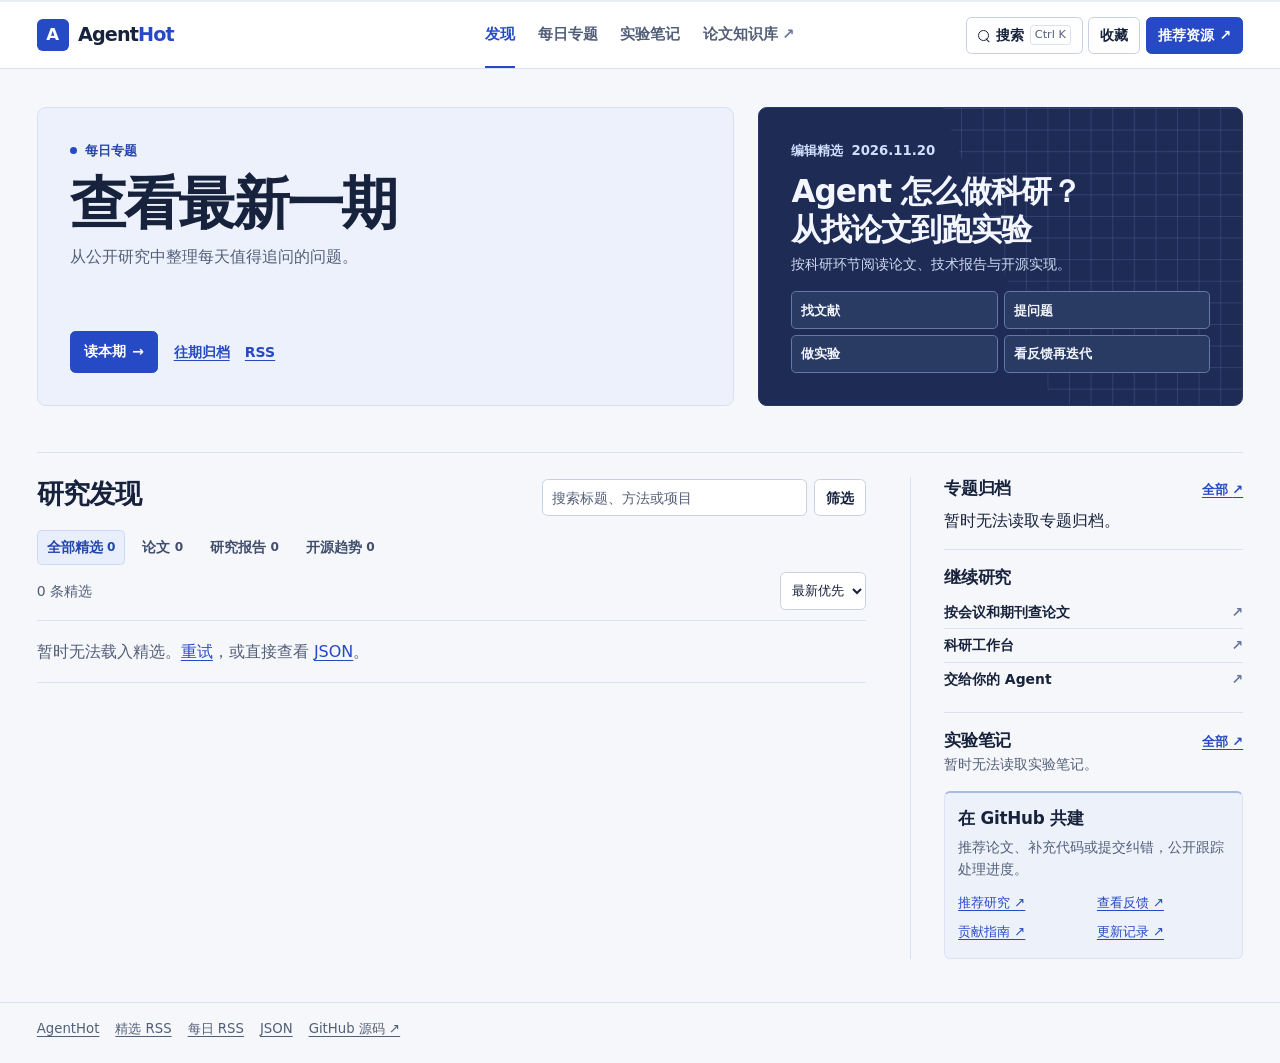
==== commit 281ce9ec: "Publish AgentHot community reproduction notebooks" ====
--- a/agent-hot/index.html
+++ b/agent-hot/index.html
@@ -9,10 +9,10 @@
   <link rel="alternate" type="application/rss+xml" title="AgentHot 精选" href="./rss.xml">
   <link rel="alternate" type="application/rss+xml" title="AgentHot 每日专题" href="./daily/rss.xml">
   <link rel="alternate" type="application/json" href="./feed.json">
-  <link rel="stylesheet" href="./styles.css?v=2">
+  <link rel="stylesheet" href="./styles.css?v=3">
   <link rel="icon" href="data:,">
   <title>AgentHot · Agent 研究与开源热点</title>
-  <script type="module" src="./app.js?v=2"></script>
+  <script type="module" src="./app.js?v=3"></script>
 </head>
 <body>
   <a class="skip" href="#main">跳到正文</a>
@@ -25,6 +25,7 @@
       <nav class="site-links" aria-label="站点入口">
         <a href="./" data-home data-route aria-current="page">发现</a>
         <a href="?view=daily" data-route>每日专题</a>
+        <a href="?view=community" data-route data-community>实验笔记</a>
         <a href="/agent-papers/">论文知识库 <span aria-hidden="true">↗</span></a>
       </nav>
       <div class="mast-actions">
@@ -87,6 +88,10 @@
           <a class="panel-destination" href="/agent-papers/?view=research">科研工作台 <span aria-hidden="true">↗</span></a>
           <a class="panel-destination" href="./llms.txt">交给你的 Agent <span aria-hidden="true">↗</span></a>
         </section>
+        <section class="panel community-panel" aria-labelledby="community-panel-title">
+          <div class="panel-head"><h2 id="community-panel-title">实验笔记</h2><a href="?view=community" data-route>全部 <span aria-hidden="true">↗</span></a></div>
+          <div id="community-teaser"><p class="muted">正在载入实验笔记…</p></div>
+        </section>
         <section class="panel contribute" aria-labelledby="contribute-panel-title">
           <h2 id="contribute-panel-title">在 GitHub 共建</h2>
           <p>推荐论文、补充代码或提交纠错，公开跟踪处理进度。</p>
@@ -99,7 +104,7 @@
         </section>
       </aside>
     </div>
-    <noscript><p>可以直接读取 <a href="./feed.json">JSON 精选</a>、<a href="./daily/rss.xml">每日专题 RSS</a> 或 <a href="./llms.txt">Agent 使用说明</a>。</p></noscript>
+    <noscript><p>可以直接读取 <a href="./feed.json">JSON 精选</a>、<a href="./community/index.json">实验笔记 JSON</a>、<a href="./daily/rss.xml">每日专题 RSS</a> 或 <a href="./llms.txt">Agent 使用说明</a>。</p></noscript>
   </main>
 
   <footer class="shell site-footer">
@@ -116,8 +121,8 @@
       <button class="button" type="submit" aria-label="关闭搜索">关闭</button>
     </form>
     <form id="quick-form" role="search">
-      <label class="sr-only" for="quick-query">搜索精选与每日专题</label>
-      <input id="quick-query" type="search" maxlength="160" placeholder="搜索精选与每日专题" autofocus>
+      <label class="sr-only" for="quick-query">搜索精选、专题和实验笔记</label>
+      <input id="quick-query" type="search" maxlength="160" placeholder="搜索精选、专题和实验笔记" autofocus>
       <button class="button primary" type="submit">搜索</button>
     </form>
     <p id="quick-status" class="muted" role="status"></p>
--- a/agent-hot/styles.css
+++ b/agent-hot/styles.css
@@ -590,6 +590,56 @@
   overflow-wrap: anywhere;
 }
 
+.note-list, .note-related, .note-sources {
+  list-style: none;
+  padding-inline-start: 0;
+}
+
+.note-filters { margin-block: 1.2rem .65rem; }
+.note-card {
+  padding-block: 1.05rem;
+  border-block-start: 1px solid var(--line);
+  overflow-wrap: anywhere;
+}
+.note-card h2 { margin-block: .35rem .25rem; font-size: 1.12rem; }
+.note-card p, .note-parent { color: var(--muted); }
+.note-heading-actions { margin-block-start: .75rem; }
+.note-status {
+  display: inline-block;
+  padding: .18rem .44rem;
+  border-radius: .22rem;
+  background: var(--blue-soft);
+  color: var(--indigo);
+  font-size: .78rem;
+  font-weight: 700;
+}
+.note-status-planned { color: #62471b; background: #f7eccf; }
+.note-status-reviewed { color: #154a39; background: #dfefe7; }
+.note-teaser, .note-related li {
+  display: flex;
+  flex-wrap: wrap;
+  align-items: baseline;
+  gap: .4rem .65rem;
+}
+.note-related li { margin-block-start: .55rem; }
+.note-result {
+  margin-block: 1.2rem;
+  padding: .65rem .85rem;
+  border-inline-start: .2rem solid var(--line-strong);
+  background: var(--paper);
+  color: var(--muted);
+}
+.entry-block > h2 { font-size: 1.13rem; margin-block-end: .5rem; }
+.note-steps { padding-inline-start: 1.45rem; }
+.note-steps li + li, .note-sources { margin-block-start: .45rem; }
+.note-run dl {
+  display: grid;
+  grid-template-columns: max-content minmax(0, 1fr);
+  gap: .35rem .8rem;
+}
+.note-run dt { font-weight: 700; }
+.note-run dd { margin: 0; overflow-wrap: anywhere; }
+
 @media (max-width: 63rem) {
   .mast-inner { grid-template-columns: auto minmax(0, 1fr); grid-template-areas: "brand actions" "nav nav"; padding-block-start: .34rem; gap: .11rem .5rem; }
   .site-links { justify-content: flex-start; }
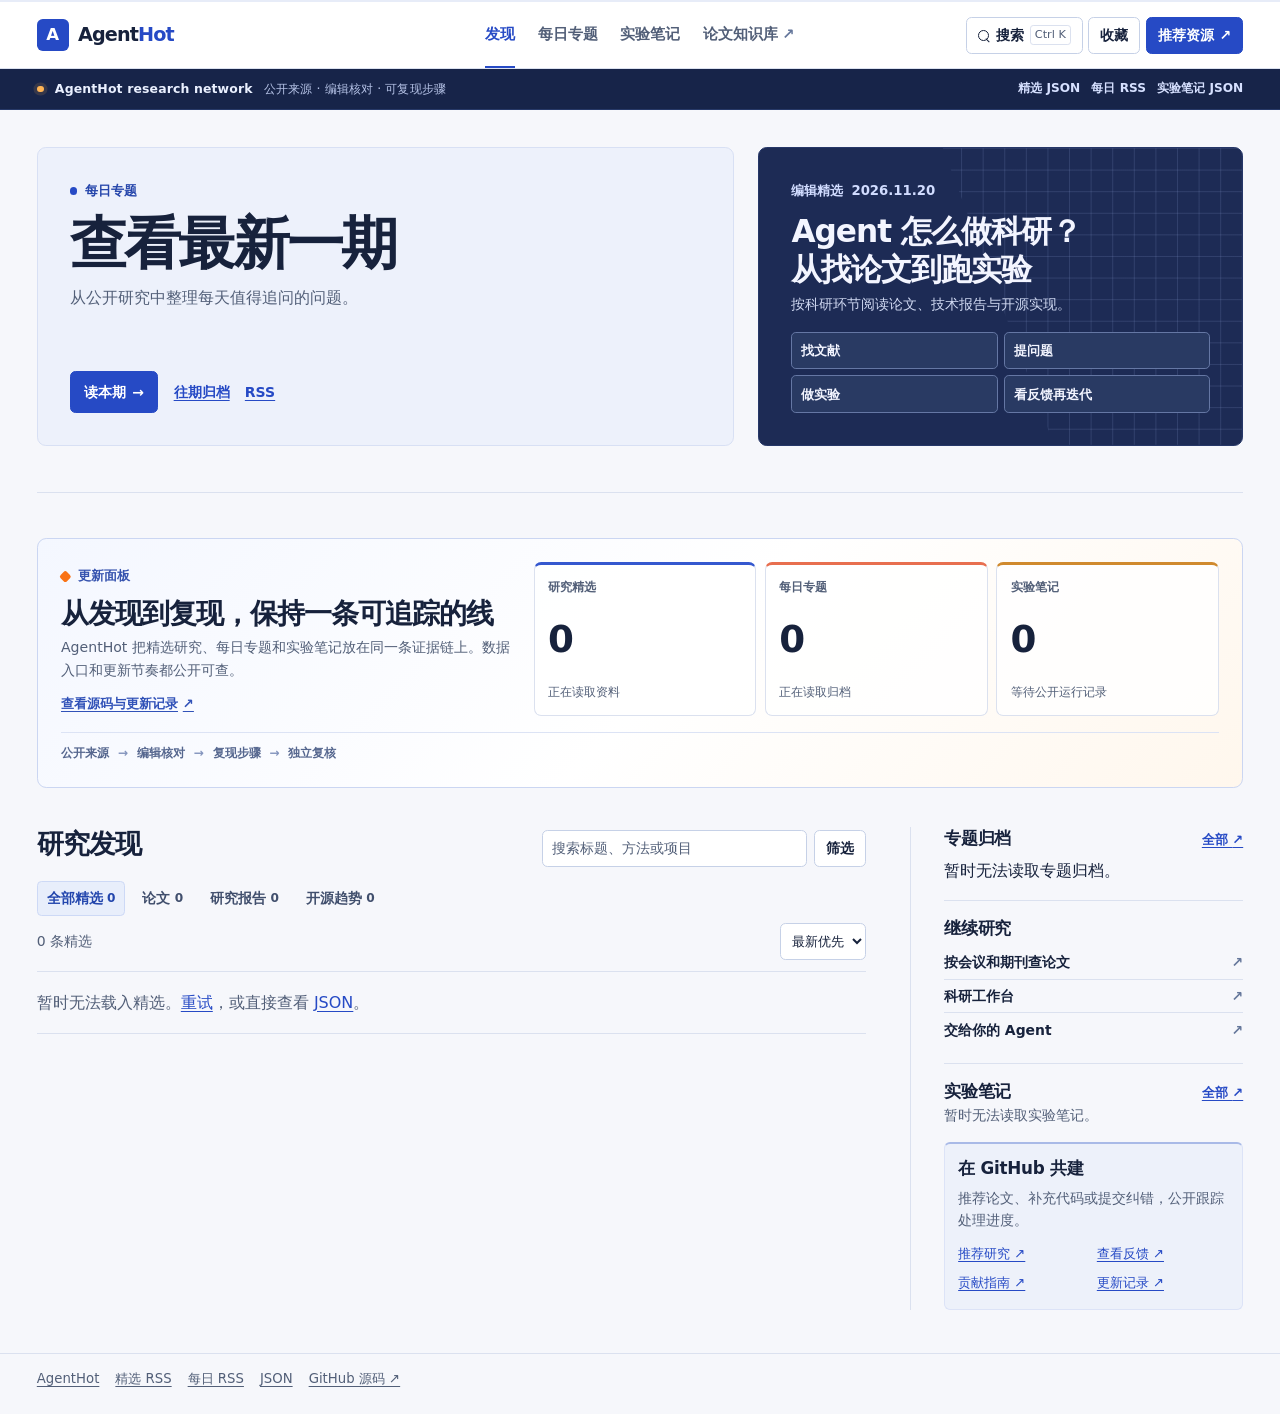
==== commit e7439c39: "Learn Just-DDL status boards in AgentHot" ====
--- a/agent-hot/index.html
+++ b/agent-hot/index.html
@@ -6,13 +6,22 @@
   <meta name="theme-color" content="#f6f7fb">
   <meta name="description" content="Agent 论文、研究报告和开源项目。每天一个研究问题，找到可核对的证据和可复现的方法。">
   <link rel="canonical" href="https://harzva.online/agent-hot/">
+  <meta property="og:type" content="website">
+  <meta property="og:site_name" content="AgentHot">
+  <meta property="og:locale" content="zh_CN">
+  <meta property="og:title" content="AgentHot · Agent 研究与开源热点">
+  <meta property="og:description" content="Agent 论文、研究报告和开源项目。每天一个研究问题，找到可核对的证据和可复现的方法。">
+  <meta property="og:url" content="https://harzva.online/agent-hot/">
+  <meta name="twitter:card" content="summary">
+  <meta name="twitter:title" content="AgentHot · Agent 研究与开源热点">
+  <meta name="twitter:description" content="Agent 论文、研究报告和开源项目。每天一个研究问题，找到可核对的证据和可复现的方法。">
   <link rel="alternate" type="application/rss+xml" title="AgentHot 精选" href="./rss.xml">
   <link rel="alternate" type="application/rss+xml" title="AgentHot 每日专题" href="./daily/rss.xml">
   <link rel="alternate" type="application/json" href="./feed.json">
   <link rel="stylesheet" href="./styles.css?v=3">
   <link rel="icon" href="data:,">
   <title>AgentHot · Agent 研究与开源热点</title>
-  <script type="module" src="./app.js?v=3"></script>
+  <script type="module" src="./app.js?v=4"></script>
 </head>
 <body>
   <a class="skip" href="#main">跳到正文</a>
@@ -38,6 +47,21 @@
     </div>
   </header>
 
+  <section class="network-bar" aria-label="AgentHot 更新网络">
+    <div class="network-inner">
+      <div class="network-identity">
+        <span class="network-dot" aria-hidden="true"></span>
+        <strong>AgentHot research network</strong>
+        <span class="network-note">公开来源 · 编辑核对 · 可复现步骤</span>
+      </div>
+      <nav class="network-links" aria-label="机器可读入口">
+        <a href="./feed.json">精选 JSON</a>
+        <a href="./daily/rss.xml">每日 RSS</a>
+        <a href="./community/index.json">实验笔记 JSON</a>
+      </nav>
+    </div>
+  </section>
+
   <main id="main" class="shell" tabindex="-1">
     <div id="home-hero" class="hero">
       <section class="today" aria-labelledby="today-title">
@@ -58,6 +82,35 @@
         <nav id="edition-steps" class="edition-steps" aria-label="按科研环节浏览"></nav>
       </section>
     </div>
+
+    <section id="pulse-board" class="pulse-board" aria-labelledby="pulse-title">
+      <div class="pulse-copy">
+        <div class="hero-kicker"><span class="pulse-spark" aria-hidden="true"></span>更新面板</div>
+        <h2 id="pulse-title">从发现到复现，保持一条可追踪的线</h2>
+        <p>AgentHot 把精选研究、每日专题和实验笔记放在同一条证据链上。数据入口和更新节奏都公开可查。</p>
+        <a class="pulse-link" href="https://github.com/Harzva/AgenticResearchLab/tree/main/agent-hot">查看源码与更新记录 <span aria-hidden="true">↗</span></a>
+      </div>
+      <div class="pulse-metrics">
+        <a class="pulse-metric pulse-metric-blue" href="./feed.json">
+          <span class="pulse-label">研究精选</span>
+          <strong id="pulse-items">—</strong>
+          <span id="pulse-items-note">条公开资料</span>
+        </a>
+        <a class="pulse-metric pulse-metric-coral" href="?view=daily" data-route>
+          <span class="pulse-label">每日专题</span>
+          <strong id="pulse-editions">—</strong>
+          <span id="pulse-editions-note">期已发布</span>
+        </a>
+        <a class="pulse-metric pulse-metric-amber" href="?view=community" data-route>
+          <span class="pulse-label">实验笔记</span>
+          <strong id="pulse-notes">—</strong>
+          <span id="pulse-notes-note">条公开记录</span>
+        </a>
+      </div>
+      <div class="pulse-flow" aria-label="AgentHot 证据流">
+        <span>公开来源</span><i aria-hidden="true">→</i><span>编辑核对</span><i aria-hidden="true">→</i><span>复现步骤</span><i aria-hidden="true">→</i><span>独立复核</span>
+      </div>
+    </section>
 
     <div class="layout">
       <div class="feed">
@@ -104,6 +157,7 @@
         </section>
       </aside>
     </div>
+
     <noscript><p>可以直接读取 <a href="./feed.json">JSON 精选</a>、<a href="./community/index.json">实验笔记 JSON</a>、<a href="./daily/rss.xml">每日专题 RSS</a> 或 <a href="./llms.txt">Agent 使用说明</a>。</p></noscript>
   </main>
 
--- a/agent-hot/styles.css
+++ b/agent-hot/styles.css
@@ -71,6 +71,56 @@
   border-block-end: 1px solid var(--line);
 }
 
+.network-bar {
+  background: #172449;
+  color: #f4f7ff;
+  border-block-end: 1px solid #273968;
+}
+
+.network-inner {
+  inline-size: min(100%, var(--measure));
+  min-block-size: 2.45rem;
+  display: flex;
+  align-items: center;
+  justify-content: space-between;
+  gap: .7rem 1.2rem;
+  margin-inline: auto;
+  padding-inline: var(--inset);
+}
+
+.network-identity, .network-links {
+  display: flex;
+  align-items: center;
+  flex-wrap: wrap;
+  gap: .4rem .7rem;
+  min-inline-size: 0;
+}
+
+.network-identity {
+  color: #eaf0ff;
+  font-size: .78rem;
+  letter-spacing: .01em;
+}
+
+.network-identity strong { font-weight: 760; }
+.network-note { color: #b7c4e8; }
+.network-dot {
+  inline-size: .43rem;
+  block-size: .43rem;
+  border-radius: 50%;
+  background: #ffb454;
+  box-shadow: 0 0 0 .22rem #ffb45422;
+}
+
+.network-links { justify-content: flex-end; }
+.network-links a {
+  color: #d6e0ff;
+  font-size: .76rem;
+  font-weight: 650;
+  text-decoration: none;
+}
+.network-links a:hover { color: #fff; text-decoration: underline; text-underline-offset: .18em; }
+
 .mast-inner {
   min-block-size: 4.15rem;
   display: grid;
@@ -470,6 +520,109 @@
   font-size: .82rem;
 }
 .panel-links a { display: inline-flex; align-items: center; min-block-size: 1.65rem; overflow-wrap: anywhere; }
+
+.pulse-board {
+  display: grid;
+  grid-template-columns: minmax(0, 1.04fr) minmax(0, 1.56fr);
+  gap: 1rem;
+  margin-block: clamp(1.45rem, 4vw, 2.8rem) 1rem;
+  padding: clamp(1rem, 2.7vw, 1.45rem);
+  border: 1px solid #cbd6f2;
+  border-radius: .58rem;
+  background: linear-gradient(135deg, #f4f7ff 0%, #fff 53%, #fff7ed 100%);
+}
+
+.pulse-copy { min-inline-size: 0; }
+.pulse-copy .hero-kicker { color: #3653af; }
+.pulse-spark {
+  inline-size: .54rem;
+  block-size: .54rem;
+  border-radius: .15rem;
+  background: #f97316;
+  transform: rotate(45deg);
+}
+.pulse-copy h2 {
+  max-inline-size: 24ch;
+  margin-block: .55rem .35rem;
+  color: var(--ink);
+  font-size: clamp(1.24rem, 1.02rem + .95vw, 1.8rem);
+  line-height: 1.2;
+  letter-spacing: -.035em;
+  text-wrap: balance;
+}
+.pulse-copy p {
+  max-inline-size: 52ch;
+  color: var(--muted);
+  font-size: .88rem;
+  overflow-wrap: anywhere;
+}
+.pulse-link {
+  display: inline-flex;
+  align-items: center;
+  gap: .3rem;
+  margin-block-start: .72rem;
+  color: #3152b8;
+  font-size: .83rem;
+  font-weight: 700;
+}
+
+.pulse-metrics {
+  display: grid;
+  grid-template-columns: repeat(3, minmax(0, 1fr));
+  gap: .55rem;
+  align-self: stretch;
+}
+.pulse-metric {
+  display: flex;
+  flex-direction: column;
+  justify-content: space-between;
+  min-block-size: 8.4rem;
+  padding: .78rem .82rem;
+  border: 1px solid var(--line);
+  border-radius: .45rem;
+  background: rgba(255, 255, 255, .84);
+  color: var(--ink);
+  text-decoration: none;
+  transition: transform .18s ease, border-color .18s ease, box-shadow .18s ease;
+}
+.pulse-metric:hover {
+  transform: translateY(-2px);
+  border-color: #9eafe5;
+  box-shadow: 0 .8rem 1.8rem #23387316;
+}
+.pulse-metric-blue { border-block-start: .22rem solid #3558cf; }
+.pulse-metric-coral { border-block-start: .22rem solid #e86f4f; }
+.pulse-metric-amber { border-block-start: .22rem solid #d08a2e; }
+.pulse-label {
+  color: var(--muted);
+  font-size: .75rem;
+  font-weight: 720;
+}
+.pulse-metric strong {
+  margin-block: .3rem;
+  color: var(--ink);
+  font-size: clamp(1.55rem, 1.25rem + 1.35vw, 2.4rem);
+  line-height: 1;
+  letter-spacing: -.045em;
+  font-variant-numeric: tabular-nums;
+}
+.pulse-metric > span:last-child {
+  color: var(--muted);
+  font-size: .76rem;
+}
+.pulse-flow {
+  grid-column: 1 / -1;
+  display: flex;
+  align-items: center;
+  flex-wrap: wrap;
+  gap: .3rem .55rem;
+  padding-block-start: .72rem;
+  border-block-start: 1px solid #dce3f5;
+  color: #56678f;
+  font-size: .76rem;
+  font-weight: 680;
+}
+.pulse-flow i { color: #8495be; font-style: normal; }
 
 #daily-teaser { margin-block-start: .45rem; overflow-wrap: anywhere; }
 #daily-teaser time { color: var(--muted); font-size: .78rem; }
@@ -650,11 +803,17 @@
   .layout { grid-template-columns: minmax(0, 1fr); gap: 1.45rem; }
   .sidebar { border-inline-start: 0; padding-inline-start: 0; }
   .panel:first-child { padding-block-start: .8rem; border-block-start: 1px solid var(--line); }
+  .pulse-board { grid-template-columns: minmax(0, 1fr); }
+  .pulse-copy h2 { max-inline-size: 32ch; }
 }
 @media (max-width: 42.5rem) {
+  .network-inner { align-items: flex-start; flex-direction: column; padding-block: .55rem; }
+  .network-links { justify-content: flex-start; }
   .hero { grid-template-columns: minmax(0, 1fr); padding-block-end: 1.2rem; }
   .today { min-block-size: 0; }
   .intro h2 { max-inline-size: 26ch; }
+  .pulse-metrics { grid-template-columns: minmax(0, 1fr); }
+  .pulse-metric { min-block-size: 6.7rem; }
   .mast-actions .button { padding-inline: .42rem; }
   .feed-head form, #archive-search { flex: 1 1 17rem; }
   .archive-row { grid-template-columns: minmax(0, 1fr) auto; }
